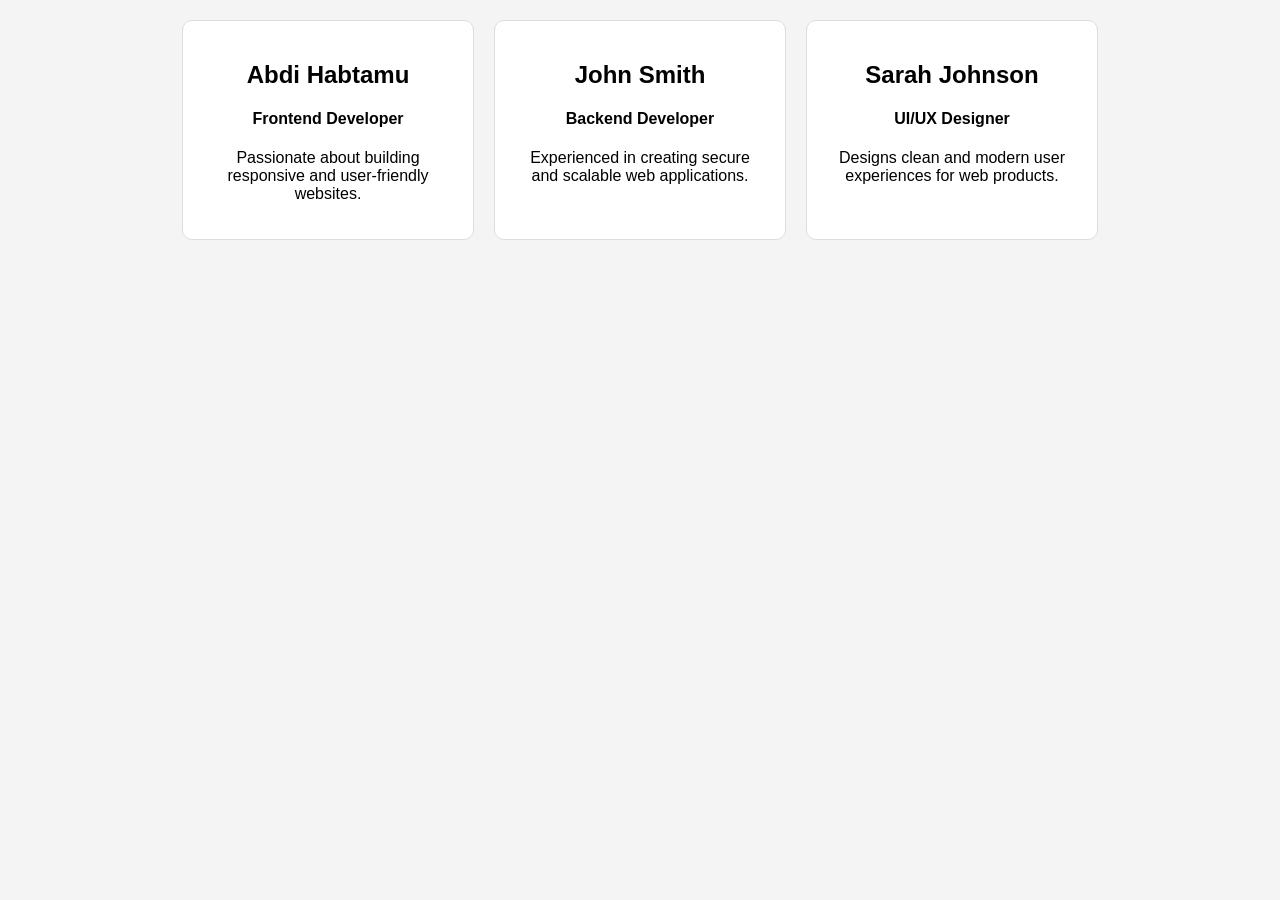
==== index.html @ f23ed487 "Add team section styles" ====
<!DOCTYPE html>
<html lang="en">
<head>
    <meta charset="UTF-8">
    <meta name="viewport" content="width=device-width, initial-scale=1.0">
    <title>Responsive Team Section</title>
    <link rel="stylesheet" href="style.css">
</head>
<body>

    <section class="team-section">
        <div class="card">
            <h2>Abdi Habtamu</h2>
            <h4>Frontend Developer</h4>
            <p>Passionate about building responsive and user-friendly websites.</p>
        </div>

        <div class="card">
            <h2>John Smith</h2>
            <h4>Backend Developer</h4>
            <p>Experienced in creating secure and scalable web applications.</p>
        </div>

        <div class="card">
            <h2>Sarah Johnson</h2>
            <h4>UI/UX Designer</h4>
            <p>Designs clean and modern user experiences for web products.</p>
        </div>
    </section>

</body>
</html>
---- style.css ----
body {
    font-family: Arial, sans-serif;
    background-color: #f4f4f4;
    margin: 0;
    padding: 20px;
}

.team-section {
    display: flex;
    gap: 20px;
    justify-content: center;
}

.card {
    background-color: white;
    padding: 20px;
    border-radius: 10px;
    width: 250px;
    text-align: center;
    border: 1px solid #ddd;
}

/* Mobile Layout */
@media (max-width: 768px) {
    .team-section {
        flex-direction: column;
        align-items: center;
    }
}
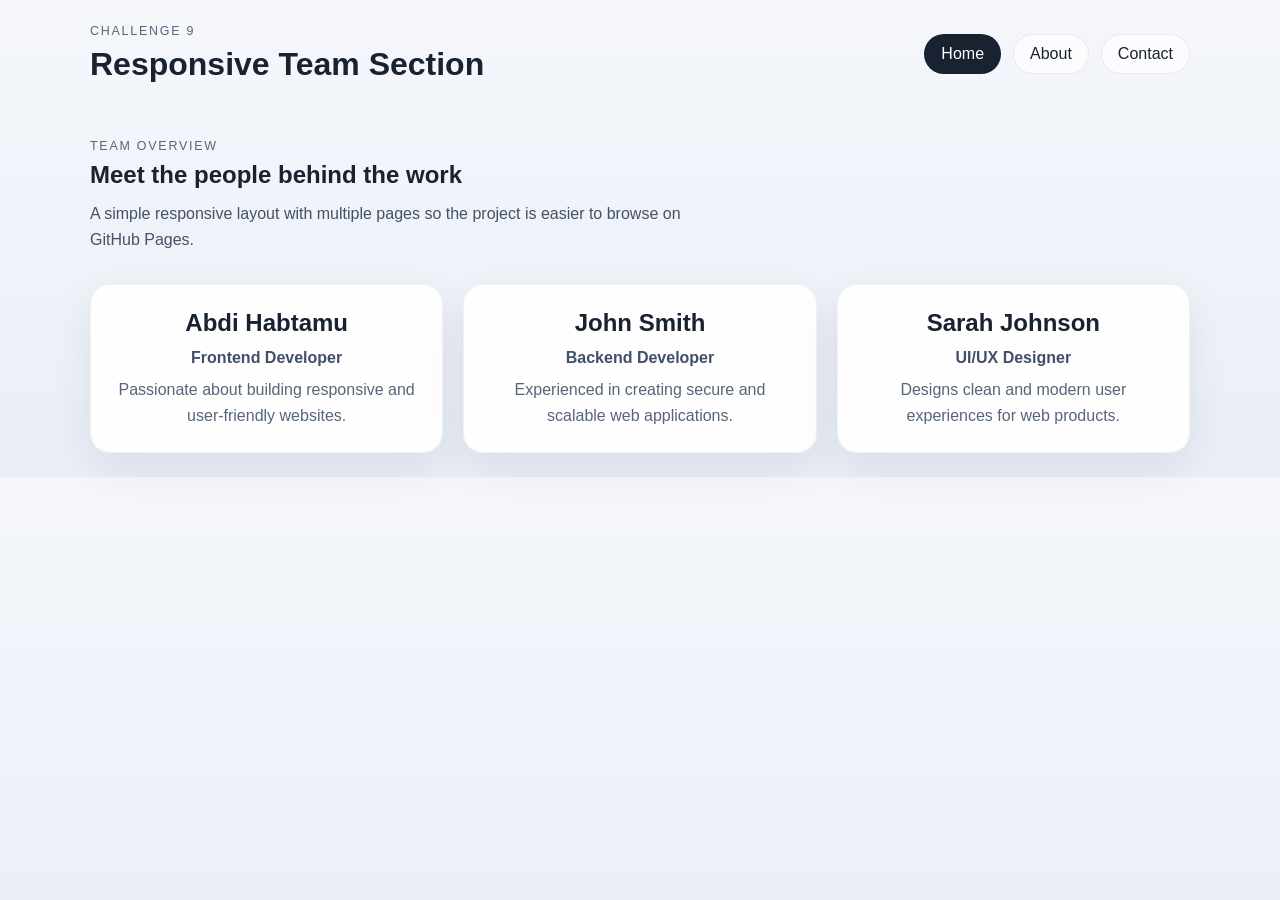
==== commit 5d063c02: "Add multi-page navigation" ====
--- a/index.html
+++ b/index.html
@@ -7,26 +7,47 @@
     <link rel="stylesheet" href="style.css">
 </head>
 <body>
-
-    <section class="team-section">
-        <div class="card">
-            <h2>Abdi Habtamu</h2>
-            <h4>Frontend Developer</h4>
-            <p>Passionate about building responsive and user-friendly websites.</p>
+    <header class="site-header">
+        <div>
+            <p class="eyebrow">Challenge 9</p>
+            <h1>Responsive Team Section</h1>
         </div>
 
-        <div class="card">
-            <h2>John Smith</h2>
-            <h4>Backend Developer</h4>
-            <p>Experienced in creating secure and scalable web applications.</p>
-        </div>
+        <nav class="site-nav" aria-label="Main navigation">
+            <a class="nav-link active" href="index.html">Home</a>
+            <a class="nav-link" href="about.html">About</a>
+            <a class="nav-link" href="contact.html">Contact</a>
+        </nav>
+    </header>
 
-        <div class="card">
-            <h2>Sarah Johnson</h2>
-            <h4>UI/UX Designer</h4>
-            <p>Designs clean and modern user experiences for web products.</p>
-        </div>
-    </section>
+    <main>
+        <section class="hero">
+            <div>
+                <p class="eyebrow">Team Overview</p>
+                <h2>Meet the people behind the work</h2>
+                <p class="hero-text">A simple responsive layout with multiple pages so the project is easier to browse on GitHub Pages.</p>
+            </div>
+        </section>
 
+        <section class="team-section">
+            <article class="card">
+                <h2>Abdi Habtamu</h2>
+                <h4>Frontend Developer</h4>
+                <p>Passionate about building responsive and user-friendly websites.</p>
+            </article>
+
+            <article class="card">
+                <h2>John Smith</h2>
+                <h4>Backend Developer</h4>
+                <p>Experienced in creating secure and scalable web applications.</p>
+            </article>
+
+            <article class="card">
+                <h2>Sarah Johnson</h2>
+                <h4>UI/UX Designer</h4>
+                <p>Designs clean and modern user experiences for web products.</p>
+            </article>
+        </section>
+    </main>
 </body>
 </html>
--- a/style.css
+++ b/style.css
@@ -1,29 +1,109 @@
+* {
+    box-sizing: border-box;
+}
+
 body {
+    margin: 0;
+    padding: 24px;
     font-family: Arial, sans-serif;
-    background-color: #f4f4f4;
+    background: linear-gradient(180deg, #f5f7fb 0%, #e9eef7 100%);
+    color: #182230;
+}
+
+.site-header,
+.hero,
+.team-section {
+    max-width: 1100px;
+    margin: 0 auto;
+}
+
+.site-header {
+    display: flex;
+    justify-content: space-between;
+    align-items: center;
+    gap: 24px;
+    margin-bottom: 28px;
+}
+
+.site-header h1,
+.hero h2,
+.card h2 {
     margin: 0;
-    padding: 20px;
+}
+
+.eyebrow {
+    margin: 0 0 8px;
+    text-transform: uppercase;
+    letter-spacing: 0.14em;
+    font-size: 0.78rem;
+    color: #56657a;
+}
+
+.site-nav {
+    display: flex;
+    flex-wrap: wrap;
+    gap: 12px;
+}
+
+.nav-link {
+    text-decoration: none;
+    color: #182230;
+    background: rgba(255, 255, 255, 0.7);
+    border: 1px solid rgba(24, 34, 48, 0.08);
+    padding: 10px 16px;
+    border-radius: 999px;
+}
+
+.nav-link.active {
+    background: #182230;
+    color: #ffffff;
+}
+
+.hero {
+    padding: 28px 0 12px;
+}
+
+.hero-text {
+    max-width: 640px;
+    margin: 12px 0 0;
+    line-height: 1.6;
+    color: #435166;
 }
 
 .team-section {
-    display: flex;
+    display: grid;
+    grid-template-columns: repeat(3, minmax(0, 1fr));
     gap: 20px;
-    justify-content: center;
+    padding-top: 20px;
 }
 
 .card {
-    background-color: white;
-    padding: 20px;
-    border-radius: 10px;
-    width: 250px;
+    background: rgba(255, 255, 255, 0.92);
+    padding: 24px;
+    border-radius: 20px;
+    box-shadow: 0 16px 40px rgba(24, 34, 48, 0.08);
+    border: 1px solid rgba(24, 34, 48, 0.06);
     text-align: center;
-    border: 1px solid #ddd;
 }
 
-/* Mobile Layout */
-@media (max-width: 768px) {
+.card h4 {
+    margin: 12px 0 10px;
+    color: #405066;
+}
+
+.card p {
+    margin: 0;
+    line-height: 1.6;
+    color: #56657a;
+}
+
+@media (max-width: 900px) {
+    .site-header {
+        flex-direction: column;
+        align-items: flex-start;
+    }
+
     .team-section {
-        flex-direction: column;
-        align-items: center;
+        grid-template-columns: 1fr;
     }
 }
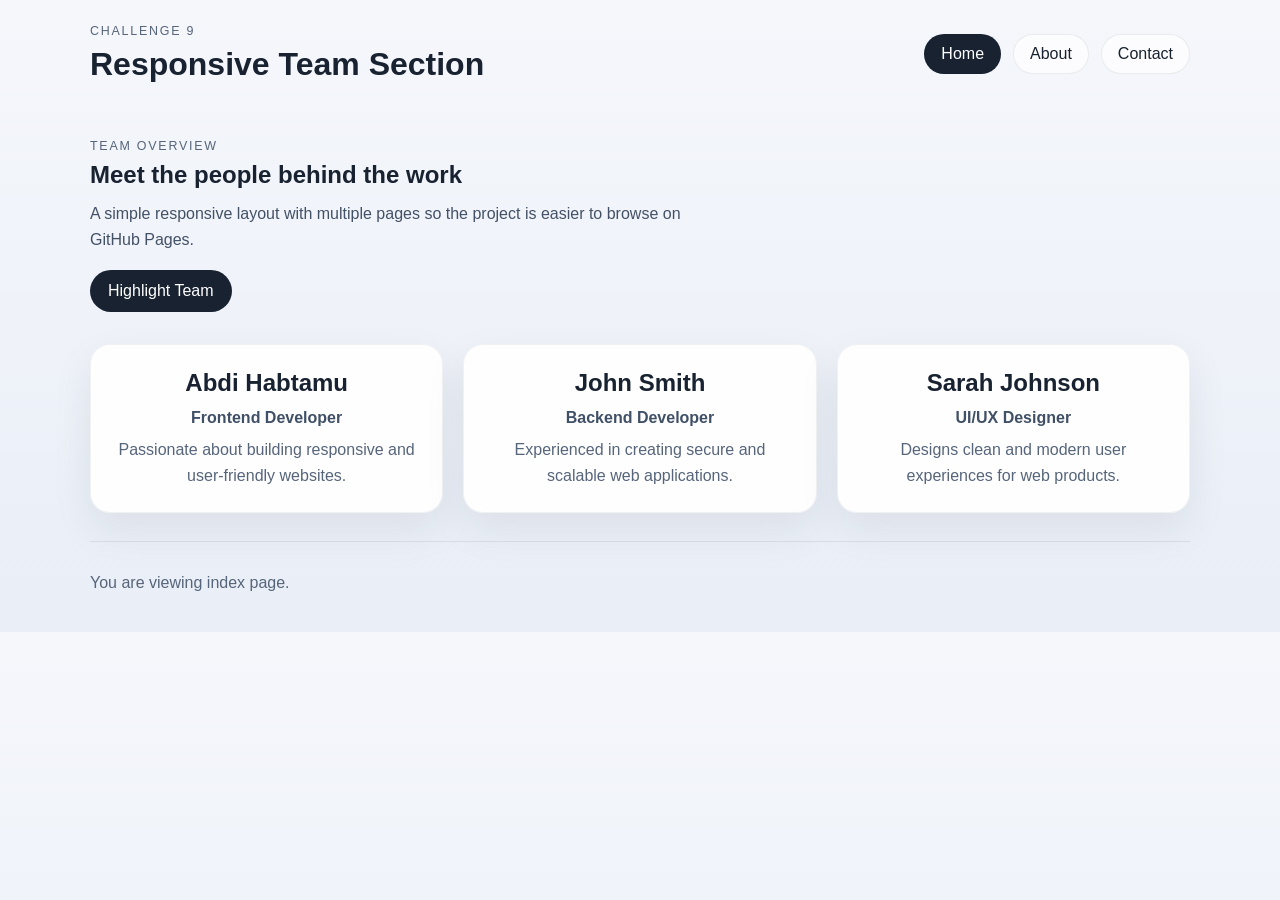
==== commit d1f5ccbb: "Add shared JavaScript interactions" ====
--- a/index.html
+++ b/index.html
@@ -26,6 +26,7 @@
                 <p class="eyebrow">Team Overview</p>
                 <h2>Meet the people behind the work</h2>
                 <p class="hero-text">A simple responsive layout with multiple pages so the project is easier to browse on GitHub Pages.</p>
+                <button class="primary-button" id="highlight-team-btn" type="button">Highlight Team</button>
             </div>
         </section>
 
@@ -49,5 +50,11 @@
             </article>
         </section>
     </main>
+
+    <footer class="site-footer">
+        <p id="page-status">Loading page...</p>
+    </footer>
+
+    <script src="script.js"></script>
 </body>
 </html>
--- a/style.css
+++ b/style.css
@@ -70,6 +70,21 @@
     color: #435166;
 }
 
+.primary-button {
+    margin-top: 18px;
+    border: none;
+    border-radius: 999px;
+    padding: 12px 18px;
+    background: #182230;
+    color: #ffffff;
+    font: inherit;
+    cursor: pointer;
+}
+
+.primary-button.is-active {
+    background: #0f6aa1;
+}
+
 .team-section {
     display: grid;
     grid-template-columns: repeat(3, minmax(0, 1fr));
@@ -97,6 +112,20 @@
     color: #56657a;
 }
 
+.site-footer {
+    max-width: 1100px;
+    margin: 28px auto 0;
+    padding-top: 16px;
+    border-top: 1px solid rgba(24, 34, 48, 0.08);
+    color: #56657a;
+}
+
+.card.is-highlighted {
+    border-color: rgba(15, 106, 161, 0.45);
+    box-shadow: 0 18px 42px rgba(15, 106, 161, 0.14);
+    transform: translateY(-2px);
+}
+
 @media (max-width: 900px) {
     .site-header {
         flex-direction: column;
